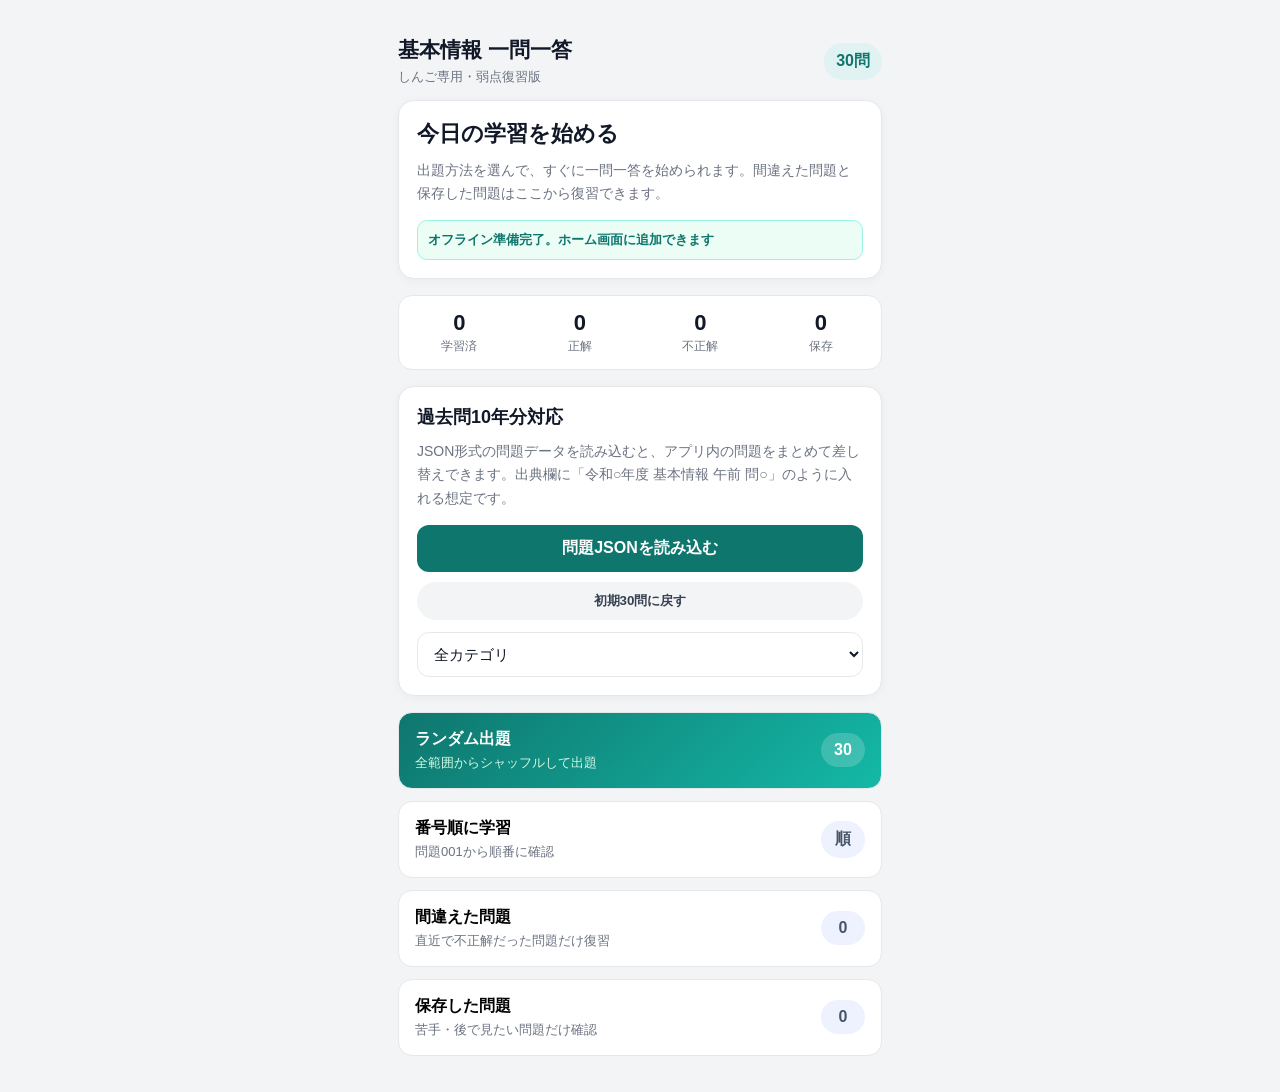
==== index.html @ 0cb52f92 "Add files via upload" ====
<!doctype html>
<html lang="ja">
<head>
  <meta charset="utf-8">
  <meta name="viewport" content="width=device-width, initial-scale=1, viewport-fit=cover">
  <meta name="theme-color" content="#0f766e">
  <link rel="manifest" href="manifest.json">
  <link rel="stylesheet" href="styles.css">
  <title>基本情報 一問一答</title>
</head>
<body>
  <main class="app">
    <header class="topbar">
      <div>
        <h1>基本情報 一問一答</h1>
        <p id="subtitle">しんご専用・弱点復習版</p>
      </div>
      <div class="badge"><span id="totalCount">0</span>問</div>
    </header>

    <section id="home" class="card">
      <h2>今日の学習を始める</h2>
      <p>出題方法を選んで、すぐに一問一答を始められます。間違えた問題と保存した問題はここから復習できます。</p>
      <div id="offline" class="notice">オフライン準備中です</div>
    </section>

    <section class="stats">
      <div><strong id="studied">0</strong><span>学習済</span></div>
      <div><strong id="correct">0</strong><span>正解</span></div>
      <div><strong id="wrong">0</strong><span>不正解</span></div>
      <div><strong id="saved">0</strong><span>保存</span></div>
    </section>

    <section class="card tools">
      <h2>過去問10年分対応</h2>
      <p>JSON形式の問題データを読み込むと、アプリ内の問題をまとめて差し替えできます。出典欄に「令和○年度 基本情報 午前 問○」のように入れる想定です。</p>
      <label class="fileLabel">
        問題JSONを読み込む
        <input id="importFile" type="file" accept=".json">
      </label>
      <button id="resetImport" class="ghost wide">初期30問に戻す</button>
      <div class="filterRow">
        <select id="categoryFilter">
          <option value="">全カテゴリ</option>
        </select>
      </div>
    </section>

    <section id="menu" class="menu">
      <button class="mode primary" data-mode="random">
        <span>ランダム出題</span><small>全範囲からシャッフルして出題</small><b id="randomCount">0</b>
      </button>
      <button class="mode" data-mode="order">
        <span>番号順に学習</span><small>問題001から順番に確認</small><b>順</b>
      </button>
      <button class="mode" data-mode="wrong">
        <span>間違えた問題</span><small>直近で不正解だった問題だけ復習</small><b id="wrongCount">0</b>
      </button>
      <button class="mode" data-mode="saved">
        <span>保存した問題</span><small>苦手・後で見たい問題だけ確認</small><b id="savedCount">0</b>
      </button>
    </section>

    <section id="quiz" class="card hidden">
      <div class="quiz-head">
        <button id="backBtn" class="ghost">← 戻る</button>
        <div id="progress">1 / 30</div>
      </div>
      <div class="meta">
        <span id="category">カテゴリ</span>
        <button id="saveBtn" class="save">☆ 保存</button>
      </div>
      <div id="source" class="source"></div>
      <h2 id="question">問題文</h2>
      <div id="choices" class="choices"></div>
      <div id="result" class="result hidden"></div>
      <div class="actions">
        <button id="nextBtn" class="next hidden">次の問題へ</button>
      </div>
    </section>
  </main>
  <script src="questions.js"></script>
  <script src="app.js"></script>
</body>
</html>
---- styles.css ----
:root {
  --bg: #f3f4f6;
  --card: #ffffff;
  --text: #111827;
  --muted: #6b7280;
  --line: #e5e7eb;
  --main: #0f766e;
  --main2: #14b8a6;
  --danger: #dc2626;
  --ok: #16a34a;
}

* { box-sizing: border-box; }

body {
  margin: 0;
  background: var(--bg);
  color: var(--text);
  font-family: -apple-system, BlinkMacSystemFont, "Segoe UI", sans-serif;
}

.app {
  max-width: 520px;
  margin: 0 auto;
  padding: 18px;
  padding-bottom: 36px;
}

.topbar {
  display: flex;
  align-items: center;
  justify-content: space-between;
  margin: 18px 0 14px;
}

h1 {
  font-size: 21px;
  margin: 0 0 4px;
}

#subtitle {
  margin: 0;
  color: var(--muted);
  font-size: 13px;
}

.badge {
  background: #e0f2f1;
  color: var(--main);
  padding: 8px 12px;
  border-radius: 999px;
  font-weight: 700;
}

.card {
  background: var(--card);
  border: 1px solid var(--line);
  border-radius: 16px;
  padding: 18px;
  box-shadow: 0 2px 10px rgba(0,0,0,.04);
}

.card h2 {
  margin: 0 0 10px;
  font-size: 22px;
  line-height: 1.35;
}

.card p {
  margin: 0;
  color: var(--muted);
  line-height: 1.7;
  font-size: 14px;
}

.notice {
  margin-top: 14px;
  border: 1px solid #99f6e4;
  background: #ecfdf5;
  color: #0f766e;
  border-radius: 10px;
  padding: 10px;
  font-size: 13px;
  font-weight: 600;
}

.stats {
  display: grid;
  grid-template-columns: repeat(4, 1fr);
  gap: 0;
  background: var(--card);
  border: 1px solid var(--line);
  border-radius: 14px;
  margin: 16px 0;
  overflow: hidden;
}

.stats div {
  text-align: center;
  padding: 14px 4px;
}

.stats strong {
  display: block;
  font-size: 22px;
}

.stats span {
  font-size: 12px;
  color: var(--muted);
}

.menu {
  display: grid;
  gap: 12px;
}

.mode {
  width: 100%;
  border: 1px solid var(--line);
  background: var(--card);
  border-radius: 14px;
  padding: 16px;
  display: grid;
  grid-template-columns: 1fr auto;
  gap: 4px 12px;
  text-align: left;
  align-items: center;
  font-size: 16px;
}

.mode span {
  font-weight: 800;
}

.mode small {
  color: var(--muted);
  font-size: 13px;
}

.mode b {
  grid-row: 1 / 3;
  grid-column: 2;
  background: #eef2ff;
  color: #475569;
  border-radius: 999px;
  padding: 8px 12px;
  min-width: 44px;
  text-align: center;
}

.mode.primary {
  background: linear-gradient(135deg, var(--main), var(--main2));
  color: white;
}

.mode.primary small {
  color: #d1fae5;
}

.mode.primary b {
  background: rgba(255,255,255,.18);
  color: white;
}

.hidden { display: none !important; }

.quiz-head, .meta, .actions {
  display: flex;
  align-items: center;
  justify-content: space-between;
}

.ghost, .save, .next {
  border: 0;
  border-radius: 999px;
  padding: 10px 13px;
  font-weight: 700;
}

.ghost { background: #f3f4f6; color: #374151; }
.save { background: #fef3c7; color: #92400e; }
.save.saved { background: #fde68a; }
.next { background: var(--main); color: white; width: 100%; margin-top: 14px; padding: 14px; font-size: 16px; }

#progress {
  color: var(--muted);
  font-weight: 700;
}

.meta {
  margin: 14px 0;
}

#category {
  background: #e0f2f1;
  color: var(--main);
  border-radius: 999px;
  padding: 7px 10px;
  font-size: 12px;
  font-weight: 700;
}

.choices {
  display: grid;
  gap: 10px;
}

.choice {
  border: 1px solid var(--line);
  background: white;
  border-radius: 12px;
  padding: 14px;
  text-align: left;
  font-size: 15px;
  line-height: 1.55;
}

.choice.correct {
  border-color: var(--ok);
  background: #f0fdf4;
}

.choice.wrong {
  border-color: var(--danger);
  background: #fef2f2;
}

.result {
  margin-top: 14px;
  border-radius: 12px;
  padding: 14px;
  line-height: 1.7;
  font-size: 14px;
}

.result.ok {
  background: #f0fdf4;
  border: 1px solid #bbf7d0;
}

.result.ng {
  background: #fef2f2;
  border: 1px solid #fecaca;
}

@media (prefers-color-scheme: dark) {
  :root {
    --bg: #0b1220;
    --card: #111827;
    --text: #f9fafb;
    --muted: #9ca3af;
    --line: #263244;
  }
  .ghost { background: #1f2937; color: #e5e7eb; }
  .choice { background: #111827; color: #f9fafb; }
  .choice.correct { background: #052e16; }
  .choice.wrong { background: #450a0a; }
}

.tools {
  margin-bottom: 16px;
}

.tools h2 {
  font-size: 18px;
}

.fileLabel {
  display: block;
  margin-top: 14px;
  background: #0f766e;
  color: #fff;
  text-align: center;
  border-radius: 12px;
  padding: 13px;
  font-weight: 800;
}

.fileLabel input {
  display: none;
}

.wide {
  width: 100%;
  margin-top: 10px;
}

.filterRow {
  margin-top: 12px;
}

.filterRow select {
  width: 100%;
  border: 1px solid var(--line);
  border-radius: 12px;
  padding: 12px;
  background: var(--card);
  color: var(--text);
  font-size: 15px;
}

.source {
  color: var(--muted);
  font-size: 12px;
  margin: -6px 0 12px;
}
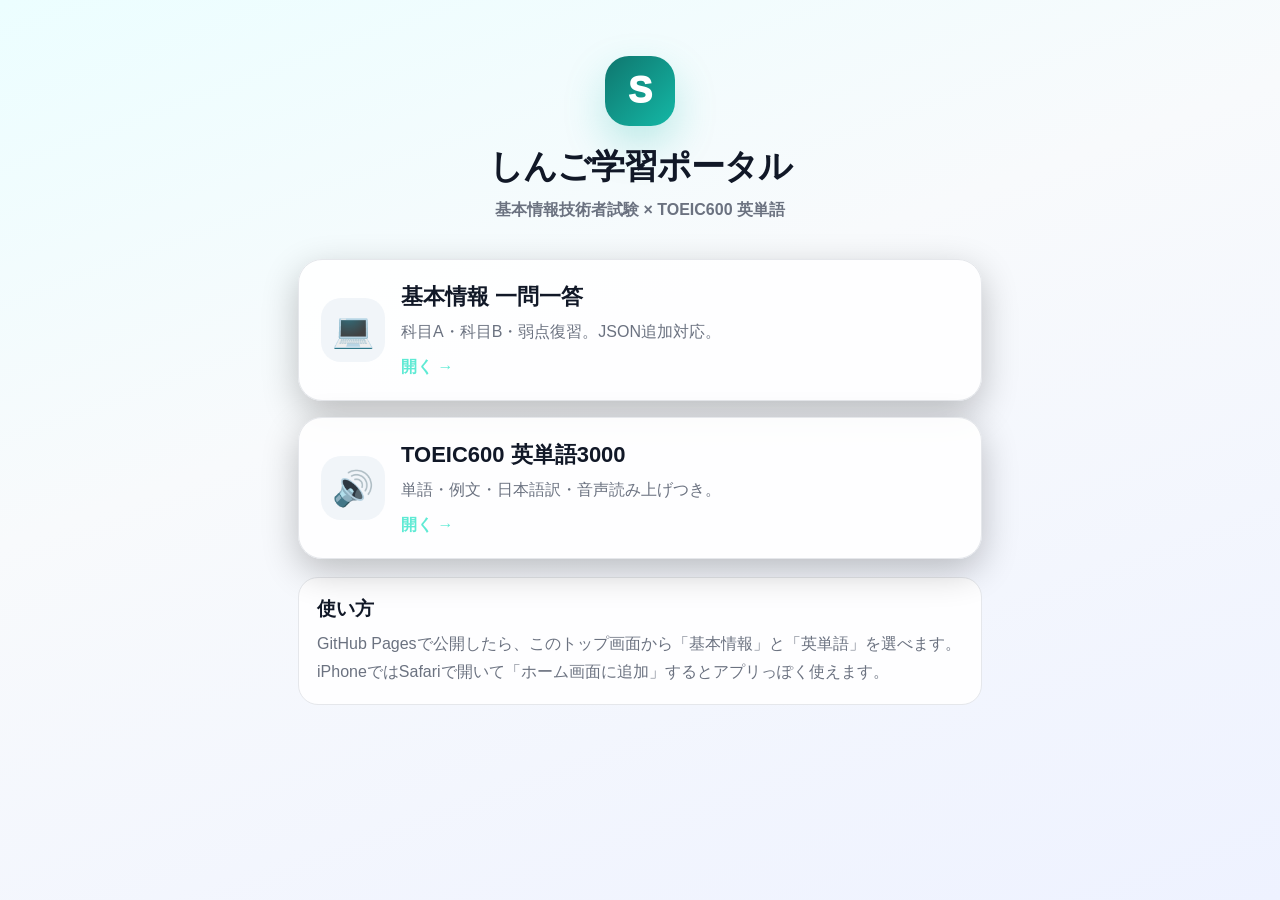
==== commit ff78c78d: "Add files via upload" ====
--- a/index.html
+++ b/index.html
@@ -4,82 +4,41 @@
   <meta charset="utf-8">
   <meta name="viewport" content="width=device-width, initial-scale=1, viewport-fit=cover">
   <meta name="theme-color" content="#0f766e">
-  <link rel="manifest" href="manifest.json">
   <link rel="stylesheet" href="styles.css">
-  <title>基本情報 一問一答</title>
+  <title>しんご学習ポータル</title>
 </head>
 <body>
-  <main class="app">
-    <header class="topbar">
-      <div>
-        <h1>基本情報 一問一答</h1>
-        <p id="subtitle">しんご専用・弱点復習版</p>
-      </div>
-      <div class="badge"><span id="totalCount">0</span>問</div>
+  <main class="portal">
+    <header class="hero">
+      <div class="logo">S</div>
+      <h1>しんご学習ポータル</h1>
+      <p>基本情報技術者試験 × TOEIC600 英単語</p>
     </header>
 
-    <section id="home" class="card">
-      <h2>今日の学習を始める</h2>
-      <p>出題方法を選んで、すぐに一問一答を始められます。間違えた問題と保存した問題はここから復習できます。</p>
-      <div id="offline" class="notice">オフライン準備中です</div>
+    <section class="grid">
+      <a class="card fe" href="./fe/">
+        <div class="icon">💻</div>
+        <div>
+          <h2>基本情報 一問一答</h2>
+          <p>科目A・科目B・弱点復習。JSON追加対応。</p>
+          <span>開く →</span>
+        </div>
+      </a>
+
+      <a class="card en" href="./english/">
+        <div class="icon">🔊</div>
+        <div>
+          <h2>TOEIC600 英単語3000</h2>
+          <p>単語・例文・日本語訳・音声読み上げつき。</p>
+          <span>開く →</span>
+        </div>
+      </a>
     </section>
 
-    <section class="stats">
-      <div><strong id="studied">0</strong><span>学習済</span></div>
-      <div><strong id="correct">0</strong><span>正解</span></div>
-      <div><strong id="wrong">0</strong><span>不正解</span></div>
-      <div><strong id="saved">0</strong><span>保存</span></div>
-    </section>
-
-    <section class="card tools">
-      <h2>過去問10年分対応</h2>
-      <p>JSON形式の問題データを読み込むと、アプリ内の問題をまとめて差し替えできます。出典欄に「令和○年度 基本情報 午前 問○」のように入れる想定です。</p>
-      <label class="fileLabel">
-        問題JSONを読み込む
-        <input id="importFile" type="file" accept=".json">
-      </label>
-      <button id="resetImport" class="ghost wide">初期30問に戻す</button>
-      <div class="filterRow">
-        <select id="categoryFilter">
-          <option value="">全カテゴリ</option>
-        </select>
-      </div>
-    </section>
-
-    <section id="menu" class="menu">
-      <button class="mode primary" data-mode="random">
-        <span>ランダム出題</span><small>全範囲からシャッフルして出題</small><b id="randomCount">0</b>
-      </button>
-      <button class="mode" data-mode="order">
-        <span>番号順に学習</span><small>問題001から順番に確認</small><b>順</b>
-      </button>
-      <button class="mode" data-mode="wrong">
-        <span>間違えた問題</span><small>直近で不正解だった問題だけ復習</small><b id="wrongCount">0</b>
-      </button>
-      <button class="mode" data-mode="saved">
-        <span>保存した問題</span><small>苦手・後で見たい問題だけ確認</small><b id="savedCount">0</b>
-      </button>
-    </section>
-
-    <section id="quiz" class="card hidden">
-      <div class="quiz-head">
-        <button id="backBtn" class="ghost">← 戻る</button>
-        <div id="progress">1 / 30</div>
-      </div>
-      <div class="meta">
-        <span id="category">カテゴリ</span>
-        <button id="saveBtn" class="save">☆ 保存</button>
-      </div>
-      <div id="source" class="source"></div>
-      <h2 id="question">問題文</h2>
-      <div id="choices" class="choices"></div>
-      <div id="result" class="result hidden"></div>
-      <div class="actions">
-        <button id="nextBtn" class="next hidden">次の問題へ</button>
-      </div>
+    <section class="note">
+      <h3>使い方</h3>
+      <p>GitHub Pagesで公開したら、このトップ画面から「基本情報」と「英単語」を選べます。iPhoneではSafariで開いて「ホーム画面に追加」するとアプリっぽく使えます。</p>
     </section>
   </main>
-  <script src="questions.js"></script>
-  <script src="app.js"></script>
 </body>
 </html>
--- a/styles.css
+++ b/styles.css
@@ -1,308 +1,116 @@
-
-:root {
-  --bg: #f3f4f6;
-  --card: #ffffff;
-  --text: #111827;
-  --muted: #6b7280;
-  --line: #e5e7eb;
-  --main: #0f766e;
-  --main2: #14b8a6;
-  --danger: #dc2626;
-  --ok: #16a34a;
+:root{
+  --bg:#0b1220;
+  --card:#111827;
+  --text:#f9fafb;
+  --muted:#9ca3af;
+  --line:#263244;
+  --main:#0f766e;
+  --main2:#14b8a6;
 }
-
-* { box-sizing: border-box; }
-
-body {
-  margin: 0;
-  background: var(--bg);
-  color: var(--text);
-  font-family: -apple-system, BlinkMacSystemFont, "Segoe UI", sans-serif;
+*{box-sizing:border-box}
+body{
+  margin:0;
+  min-height:100vh;
+  background:
+    radial-gradient(circle at top left, rgba(20,184,166,.22), transparent 34rem),
+    radial-gradient(circle at bottom right, rgba(59,130,246,.18), transparent 30rem),
+    var(--bg);
+  color:var(--text);
+  font-family:-apple-system,BlinkMacSystemFont,"Segoe UI",sans-serif;
 }
-
-.app {
-  max-width: 520px;
-  margin: 0 auto;
-  padding: 18px;
-  padding-bottom: 36px;
+.portal{
+  max-width:720px;
+  margin:0 auto;
+  padding:28px 18px 44px;
 }
-
-.topbar {
-  display: flex;
-  align-items: center;
-  justify-content: space-between;
-  margin: 18px 0 14px;
+.hero{
+  text-align:center;
+  padding:28px 0 16px;
 }
-
-h1 {
-  font-size: 21px;
-  margin: 0 0 4px;
+.logo{
+  width:70px;
+  height:70px;
+  border-radius:24px;
+  margin:0 auto 18px;
+  display:grid;
+  place-items:center;
+  font-size:36px;
+  font-weight:1000;
+  color:white;
+  background:linear-gradient(135deg,var(--main),var(--main2));
+  box-shadow:0 18px 40px rgba(20,184,166,.25);
 }
-
-#subtitle {
-  margin: 0;
-  color: var(--muted);
-  font-size: 13px;
+h1{
+  margin:0;
+  font-size:34px;
+  letter-spacing:-1px;
 }
-
-.badge {
-  background: #e0f2f1;
-  color: var(--main);
-  padding: 8px 12px;
-  border-radius: 999px;
-  font-weight: 700;
+.hero p{
+  color:var(--muted);
+  margin:10px 0 0;
+  font-weight:700;
 }
-
-.card {
-  background: var(--card);
-  border: 1px solid var(--line);
-  border-radius: 16px;
-  padding: 18px;
-  box-shadow: 0 2px 10px rgba(0,0,0,.04);
+.grid{
+  display:grid;
+  gap:16px;
+  margin-top:22px;
 }
-
-.card h2 {
-  margin: 0 0 10px;
-  font-size: 22px;
-  line-height: 1.35;
+.card{
+  display:flex;
+  gap:16px;
+  align-items:center;
+  text-decoration:none;
+  color:var(--text);
+  background:rgba(17,24,39,.88);
+  border:1px solid var(--line);
+  border-radius:24px;
+  padding:22px;
+  box-shadow:0 12px 36px rgba(0,0,0,.24);
+  transition:.18s transform,.18s border-color;
 }
-
-.card p {
-  margin: 0;
-  color: var(--muted);
-  line-height: 1.7;
-  font-size: 14px;
+.card:active{transform:scale(.985)}
+.card:hover{border-color:rgba(20,184,166,.65)}
+.icon{
+  width:64px;
+  height:64px;
+  border-radius:20px;
+  display:grid;
+  place-items:center;
+  font-size:34px;
+  background:#0f172a;
+  flex:0 0 auto;
 }
-
-.notice {
-  margin-top: 14px;
-  border: 1px solid #99f6e4;
-  background: #ecfdf5;
-  color: #0f766e;
-  border-radius: 10px;
-  padding: 10px;
-  font-size: 13px;
-  font-weight: 600;
+.card h2{
+  margin:0 0 8px;
+  font-size:22px;
 }
-
-.stats {
-  display: grid;
-  grid-template-columns: repeat(4, 1fr);
-  gap: 0;
-  background: var(--card);
-  border: 1px solid var(--line);
-  border-radius: 14px;
-  margin: 16px 0;
-  overflow: hidden;
+.card p{
+  margin:0 0 12px;
+  color:var(--muted);
+  line-height:1.55;
 }
-
-.stats div {
-  text-align: center;
-  padding: 14px 4px;
+.card span{
+  color:#5eead4;
+  font-weight:900;
 }
-
-.stats strong {
-  display: block;
-  font-size: 22px;
+.note{
+  margin-top:18px;
+  background:rgba(15,23,42,.72);
+  border:1px solid var(--line);
+  border-radius:20px;
+  padding:18px;
 }
-
-.stats span {
-  font-size: 12px;
-  color: var(--muted);
+.note h3{
+  margin:0 0 8px;
 }
-
-.menu {
-  display: grid;
-  gap: 12px;
+.note p{
+  margin:0;
+  color:var(--muted);
+  line-height:1.75;
 }
-
-.mode {
-  width: 100%;
-  border: 1px solid var(--line);
-  background: var(--card);
-  border-radius: 14px;
-  padding: 16px;
-  display: grid;
-  grid-template-columns: 1fr auto;
-  gap: 4px 12px;
-  text-align: left;
-  align-items: center;
-  font-size: 16px;
+@media(prefers-color-scheme:light){
+  :root{--bg:#f3f4f6;--card:#fff;--text:#111827;--muted:#6b7280;--line:#e5e7eb}
+  body{background:linear-gradient(160deg,#ecfeff,#f8fafc 40%,#eef2ff)}
+  .card,.note{background:rgba(255,255,255,.9)}
+  .icon{background:#f1f5f9}
 }
-
-.mode span {
-  font-weight: 800;
-}
-
-.mode small {
-  color: var(--muted);
-  font-size: 13px;
-}
-
-.mode b {
-  grid-row: 1 / 3;
-  grid-column: 2;
-  background: #eef2ff;
-  color: #475569;
-  border-radius: 999px;
-  padding: 8px 12px;
-  min-width: 44px;
-  text-align: center;
-}
-
-.mode.primary {
-  background: linear-gradient(135deg, var(--main), var(--main2));
-  color: white;
-}
-
-.mode.primary small {
-  color: #d1fae5;
-}
-
-.mode.primary b {
-  background: rgba(255,255,255,.18);
-  color: white;
-}
-
-.hidden { display: none !important; }
-
-.quiz-head, .meta, .actions {
-  display: flex;
-  align-items: center;
-  justify-content: space-between;
-}
-
-.ghost, .save, .next {
-  border: 0;
-  border-radius: 999px;
-  padding: 10px 13px;
-  font-weight: 700;
-}
-
-.ghost { background: #f3f4f6; color: #374151; }
-.save { background: #fef3c7; color: #92400e; }
-.save.saved { background: #fde68a; }
-.next { background: var(--main); color: white; width: 100%; margin-top: 14px; padding: 14px; font-size: 16px; }
-
-#progress {
-  color: var(--muted);
-  font-weight: 700;
-}
-
-.meta {
-  margin: 14px 0;
-}
-
-#category {
-  background: #e0f2f1;
-  color: var(--main);
-  border-radius: 999px;
-  padding: 7px 10px;
-  font-size: 12px;
-  font-weight: 700;
-}
-
-.choices {
-  display: grid;
-  gap: 10px;
-}
-
-.choice {
-  border: 1px solid var(--line);
-  background: white;
-  border-radius: 12px;
-  padding: 14px;
-  text-align: left;
-  font-size: 15px;
-  line-height: 1.55;
-}
-
-.choice.correct {
-  border-color: var(--ok);
-  background: #f0fdf4;
-}
-
-.choice.wrong {
-  border-color: var(--danger);
-  background: #fef2f2;
-}
-
-.result {
-  margin-top: 14px;
-  border-radius: 12px;
-  padding: 14px;
-  line-height: 1.7;
-  font-size: 14px;
-}
-
-.result.ok {
-  background: #f0fdf4;
-  border: 1px solid #bbf7d0;
-}
-
-.result.ng {
-  background: #fef2f2;
-  border: 1px solid #fecaca;
-}
-
-@media (prefers-color-scheme: dark) {
-  :root {
-    --bg: #0b1220;
-    --card: #111827;
-    --text: #f9fafb;
-    --muted: #9ca3af;
-    --line: #263244;
-  }
-  .ghost { background: #1f2937; color: #e5e7eb; }
-  .choice { background: #111827; color: #f9fafb; }
-  .choice.correct { background: #052e16; }
-  .choice.wrong { background: #450a0a; }
-}
-
-.tools {
-  margin-bottom: 16px;
-}
-
-.tools h2 {
-  font-size: 18px;
-}
-
-.fileLabel {
-  display: block;
-  margin-top: 14px;
-  background: #0f766e;
-  color: #fff;
-  text-align: center;
-  border-radius: 12px;
-  padding: 13px;
-  font-weight: 800;
-}
-
-.fileLabel input {
-  display: none;
-}
-
-.wide {
-  width: 100%;
-  margin-top: 10px;
-}
-
-.filterRow {
-  margin-top: 12px;
-}
-
-.filterRow select {
-  width: 100%;
-  border: 1px solid var(--line);
-  border-radius: 12px;
-  padding: 12px;
-  background: var(--card);
-  color: var(--text);
-  font-size: 15px;
-}
-
-.source {
-  color: var(--muted);
-  font-size: 12px;
-  margin: -6px 0 12px;
-}
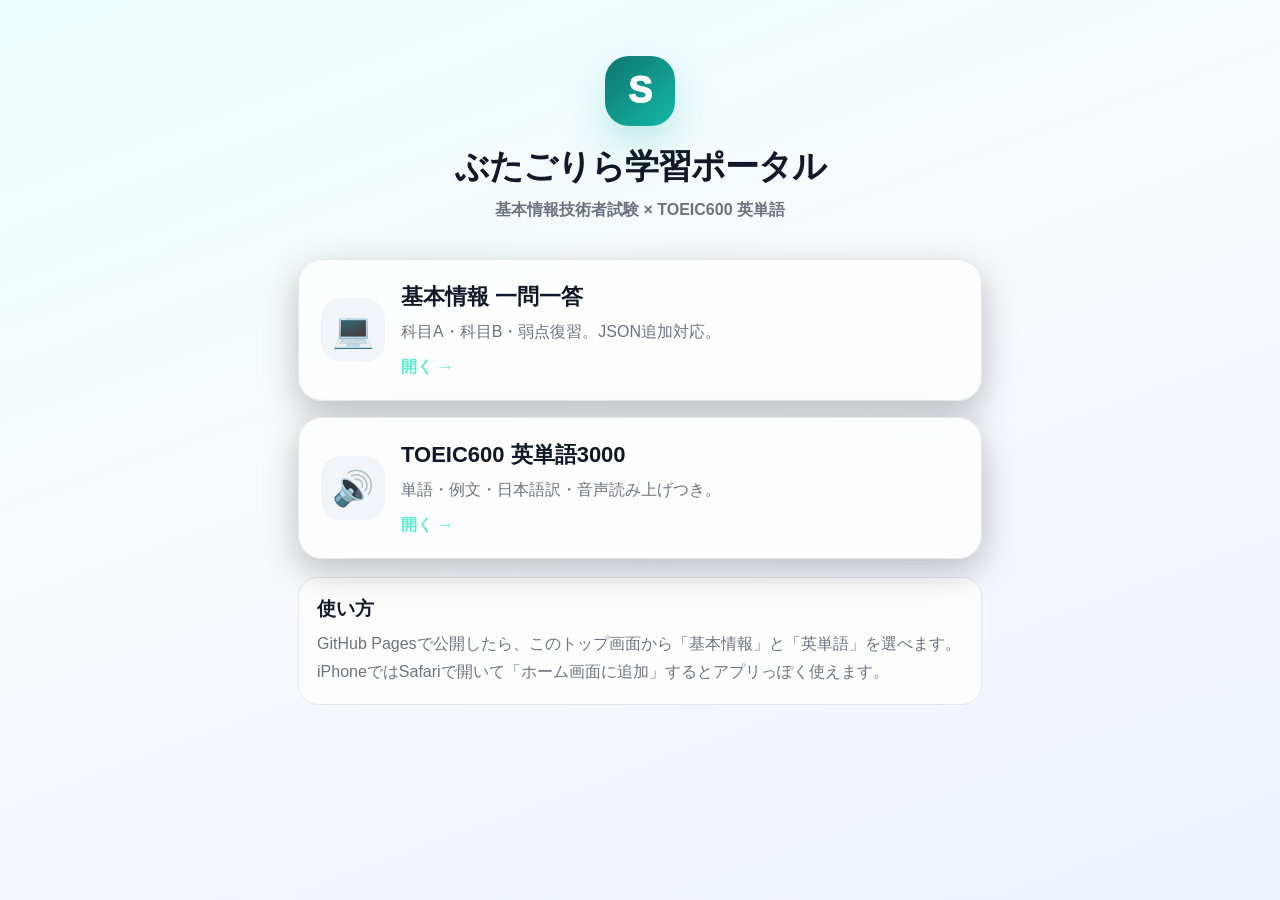
==== commit 0d83953a: "Update index.html" ====
--- a/index.html
+++ b/index.html
@@ -5,13 +5,13 @@
   <meta name="viewport" content="width=device-width, initial-scale=1, viewport-fit=cover">
   <meta name="theme-color" content="#0f766e">
   <link rel="stylesheet" href="styles.css">
-  <title>しんご学習ポータル</title>
+  <title>ぶたごりら学習ポータル</title>
 </head>
 <body>
   <main class="portal">
     <header class="hero">
       <div class="logo">S</div>
-      <h1>しんご学習ポータル</h1>
+      <h1>ぶたごりら学習ポータル</h1>
       <p>基本情報技術者試験 × TOEIC600 英単語</p>
     </header>
 
